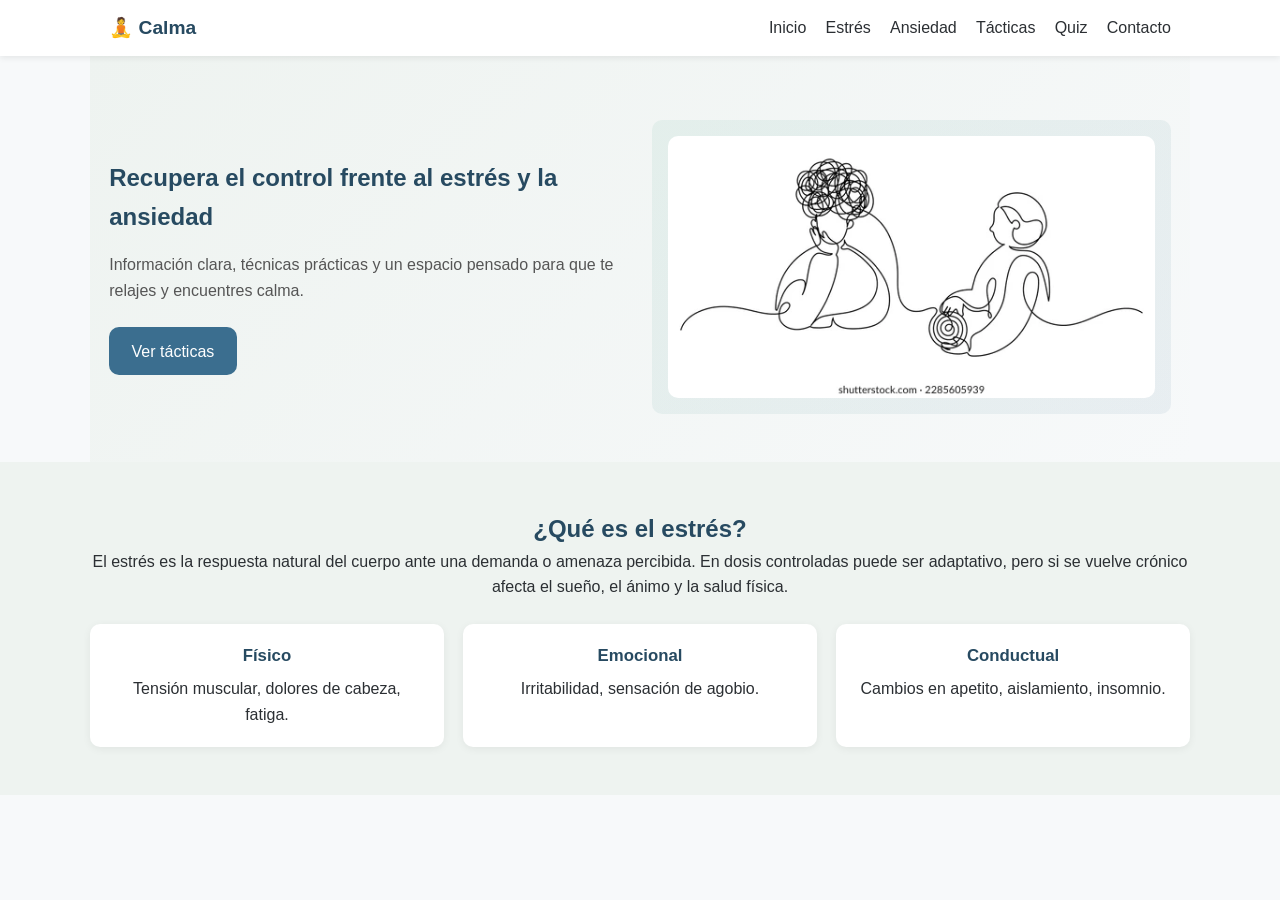
==== index.html @ fef07e65 "elimine estacios innesesarios de imagenes" ====
<!DOCTYPE html>
<html lang="es">

<head>
  <meta charset="UTF-8">
  <meta name="viewport" content="width=device-width, initial-scale=1.0">
  <title>Manejo del Estrés y la Ansiedad</title>
  <link rel="stylesheet" href="css/style.css">
</head>

<body>

  <header class="header">
    <div class="header-inner">
      <span class="logo">🧘 Calma</span>
      <button class="nav-toggle" id="navToggle" aria-label="Abrir menú">☰</button>
      <nav class="nav" id="nav">
        <a href="index.html">Inicio</a>
        <a href="estres.html">Estrés</a>
        <a href="ansiedad.html">Ansiedad</a>
        <a href="tecnicas.html">Tácticas</a>
        <a href="quiz.html">Quiz</a>
        <a href="contacto.html">Contacto</a>
      </nav>
    </div>
  </header>

  <main class="main-content">
    <section id="inicio" class="section page page-home hero">
      <div class="hero-grid">
        <div class="hero-copy">
          <h1>Recupera el control frente al estrés y la ansiedad</h1>
          <p>Información clara, técnicas prácticas y un espacio pensado para que te relajes y encuentres calma.</p>
          <a href="tecnicas.html" class="btn">Ver tácticas</a>
        </div>
        <div class="hero-image image-placeholder">
          <img src="imagenes/bienvenida.JPG" alt="imagen de bienvenida">
        </div>
      </div>
    </section>

    <section id="estres" class="section page page-estres alt">
      <div class="section-inner">
        <h2>¿Qué es el estrés?</h2>
        <p>El estrés es la respuesta natural del cuerpo ante una demanda o amenaza percibida. En dosis controladas puede
          ser adaptativo, pero si se vuelve crónico afecta el sueño, el ánimo y la salud física.</p>
        <div class="cards">
          <div class="card">
            <h3>Físico</h3>
            <p>Tensión muscular, dolores de cabeza, fatiga.</p>
          </div>
          <div class="card">
            <h3>Emocional</h3>
            <p>Irritabilidad, sensación de agobio.</p>
          </div>
          <div class="card">
            <h3>Conductual</h3>
            <p>Cambios en apetito, aislamiento, insomnio.</p>
          </div>
        </div>
      </div>
    </section>
  </main>
</body>

</html>
---- css/style.css ----
:root{
  --primary:#3b6e8f;
  --primary-dark:#274a61;
  --accent:#7fb6a6;
  --bg:#f7f9fa;
  --bg-alt:#eef3f0;
  --text:#2b2f33;
  --error:#c0392b;
  --success:#2e7d32;
  --radius:10px;
}
*{box-sizing:border-box;margin:0;padding:0;}
body{font-family:"Segoe UI",Arial,sans-serif;color:var(--text);background:var(--bg);line-height:1.6;}
h1,h2,h3{color:var(--primary-dark);}
.btn{display:inline-block;background:var(--primary);color:#fff;padding:.7rem 1.4rem;border:none;border-radius:var(--radius);cursor:pointer;font-size:1rem;text-decoration:none;transition:background .2s;}
.btn:hover{background:var(--primary-dark);}

/* Header / Nav */
.header{background:#fff;box-shadow:0 2px 6px rgba(0,0,0,.08);position:sticky;top:0;z-index:100;}
.header-inner{max-width:1100px;margin:0 auto;display:flex;align-items:center;justify-content:space-between;padding:.8rem 1.2rem;}
.logo{font-weight:bold;font-size:1.2rem;color:var(--primary-dark);}
.nav{display:flex;gap:1.2rem;}
.nav a{text-decoration:none;color:var(--text);font-weight:500;}
.nav a:hover{color:var(--primary);}
.nav-toggle{display:none;background:none;border:none;font-size:1.6rem;cursor:pointer;color:var(--primary-dark);}

/* Hero */
.hero{text-align:center;padding:4rem 1.2rem;background:linear-gradient(135deg,var(--bg-alt),var(--bg));}
.hero p{max-width:600px;margin:1rem auto 1.5rem;color:#555;}
.hero-grid{display:grid;grid-template-columns:1fr 1fr;align-items:center;gap:1.5rem;max-width:1100px;margin:0 auto;padding-top:1rem;}
.hero-copy{text-align:left;}
.hero-image{min-height:320px;overflow:hidden;background:linear-gradient(135deg, rgba(123,189,171,.17), rgba(59,110,143,.12));border-radius:var(--radius);display:flex;align-items:center;justify-content:center;padding:0;position:relative;color:#47555b;}
.hero-image img{width:100%;height:100%;object-fit:cover;object-position:center;border-radius:var(--radius);display:block;}

/* Sections */
.section{padding:3rem 1.2rem;max-width:1100px;margin:0 auto;text-align:center;}
.section-inner{max-width:1000px;margin:0 auto;}
.section.alt{background:var(--bg-alt);max-width:100%;}
.section.alt > *{max-width:1100px;margin-left:auto;margin-right:auto;}
.section.alt .cards{max-width:1100px;margin:1.5rem auto 0;}
.image-placeholder{min-height:180px;background:linear-gradient(135deg, rgba(123,189,171,.12), rgba(59,110,143,.08));border-radius:var(--radius);display:flex;align-items:center;justify-content:center;padding:1rem;text-align:center;color:#47555b;}
.tecnicas-tools{display:flex;flex-direction:column;align-items:center;gap:1rem;margin-top:1.5rem;}
.carousel{position:relative;display:flex;align-items:center;justify-content:center;gap:1rem;overflow:hidden;padding:1rem 0;}
.carousel-track{display:grid;grid-auto-flow:column;grid-auto-columns:minmax(250px,300px);gap:1rem;transition:transform .3s ease;}
.carousel-item{min-width:250px;}
.carousel-btn{background:var(--primary);color:#fff;border:none;border-radius:999px;width:3rem;height:3rem;cursor:pointer;font-size:1.5rem;display:flex;align-items:center;justify-content:center;box-shadow:0 4px 8px rgba(0,0,0,.12);}
.carousel-btn:hover{background:var(--primary-dark);}
.carousel-indicators{display:flex;justify-content:center;gap:.5rem;margin-top:.8rem;}
.carousel-indicator{width:10px;height:10px;border-radius:50%;background:#ccc;cursor:pointer;}
.carousel-indicator.active{background:var(--primary);}

@media (max-width:900px){
  .hero-grid{grid-template-columns:1fr;}
}
@media (max-width:768px){
  .hero h1{font-size:1.5rem;}
  .tecnicas-tools{align-items:stretch;}
}

.cards{display:grid;grid-template-columns:repeat(auto-fit,minmax(220px,1fr));gap:1.2rem;margin-top:1.5rem;}
.card{background:#fff;padding:1.2rem;border-radius:var(--radius);box-shadow:0 2px 8px rgba(0,0,0,.06);}
.card h3{margin-bottom:.4rem;font-size:1.05rem;}
.card .tag{display:inline-block;margin-top:.6rem;font-size:.75rem;background:var(--accent);color:#fff;padding:.15rem .5rem;border-radius:20px;}

/* Quiz scale minimal */
.quiz-container{font-family:Arial,sans-serif;text-align:center;max-width:800px;margin:0 auto;padding:20px;}
.quiz-title{font-size:2.5rem;font-weight:bold;color:#1a4f7e;margin-bottom:10px;}
.quiz-intro{font-size:1.1rem;color:#555;margin-bottom:30px;}
.quiz-scale-minimal{list-style:none;padding:0;text-align:left;max-width:600px;margin:0 auto 40px auto;}
.quiz-scale-minimal li{display:flex;align-items:flex-start;margin-bottom:12px;}
.quiz-scale-minimal li .scale-number{font-weight:bold;color:#1a4f7e;margin-right:15px;width:20px;text-align:right;flex-shrink:0;}
.quiz-scale-minimal li .scale-text{font-size:1rem;color:#333;line-height:1.5;}

/* Search / filters */
.search-input{width:100%;padding:.7rem 1rem;border:1px solid #ccc;border-radius:var(--radius);font-size:1rem;margin-top:1rem;}
.filters{display:flex;flex-wrap:wrap;gap:.6rem;margin-top:1rem;}
.filter-btn{background:#fff;border:1px solid var(--primary);color:var(--primary);padding:.4rem .9rem;border-radius:20px;cursor:pointer;font-size:.9rem;}
.filter-btn.active,.filter-btn:hover{background:var(--primary);color:#fff;}
.no-results{margin-top:1.5rem;color:#777;font-style:italic;}
.hidden{display:none;}

/* Quiz */
.quiz-question{background:#fff;padding:1rem;border-radius:var(--radius);margin-bottom:1rem;box-shadow:0 2px 8px rgba(0,0,0,.05);}
.quiz-question p{font-weight:600;margin-bottom:.6rem;}
.quiz-question .quiz-options{display:flex;flex-wrap:wrap;gap:.8rem;margin-top:.6rem;}
.quiz-question label{display:inline-flex;align-items:center;gap:.4rem;cursor:pointer;padding:.35rem .6rem;border:1px solid #ddd;border-radius:999px;transition:background .2s,border-color .2s;}
.quiz-question label:hover{background:rgba(59,110,143,.08);border-color:var(--primary);}
.quiz-question input{margin:0;}
.quiz-result{margin-top:1.5rem;background:#fff;padding:1.2rem;border-radius:var(--radius);border-left:5px solid var(--primary);}

/* Contact form */
.contact-form{display:flex;flex-direction:column;max-width:500px;margin-top:1.5rem;}
.contact-form label{margin-top:.8rem;font-weight:600;}
.contact-form input,.contact-form textarea{padding:.6rem;border:1px solid #ccc;border-radius:var(--radius);font-size:1rem;margin-top:.3rem;}
.contact-form .error{color:var(--error);font-size:.85rem;min-height:1.1em;}
.contact-form .success{color:var(--success);margin-top:1rem;font-weight:600;}
.contact-form button{margin-top:1.2rem;align-self:flex-start;}

.footer{text-align:center;padding:1.5rem;background:var(--primary-dark);color:#fff;}

/* Responsive */
@media (max-width:768px){
  .nav-toggle{display:block;}
  .nav{position:absolute;top:100%;left:0;right:0;background:#fff;flex-direction:column;padding:1rem;display:none;box-shadow:0 4px 6px rgba(0,0,0,.08);}
  .nav.open{display:flex;}
  .hero h1{font-size:1.5rem;}
}
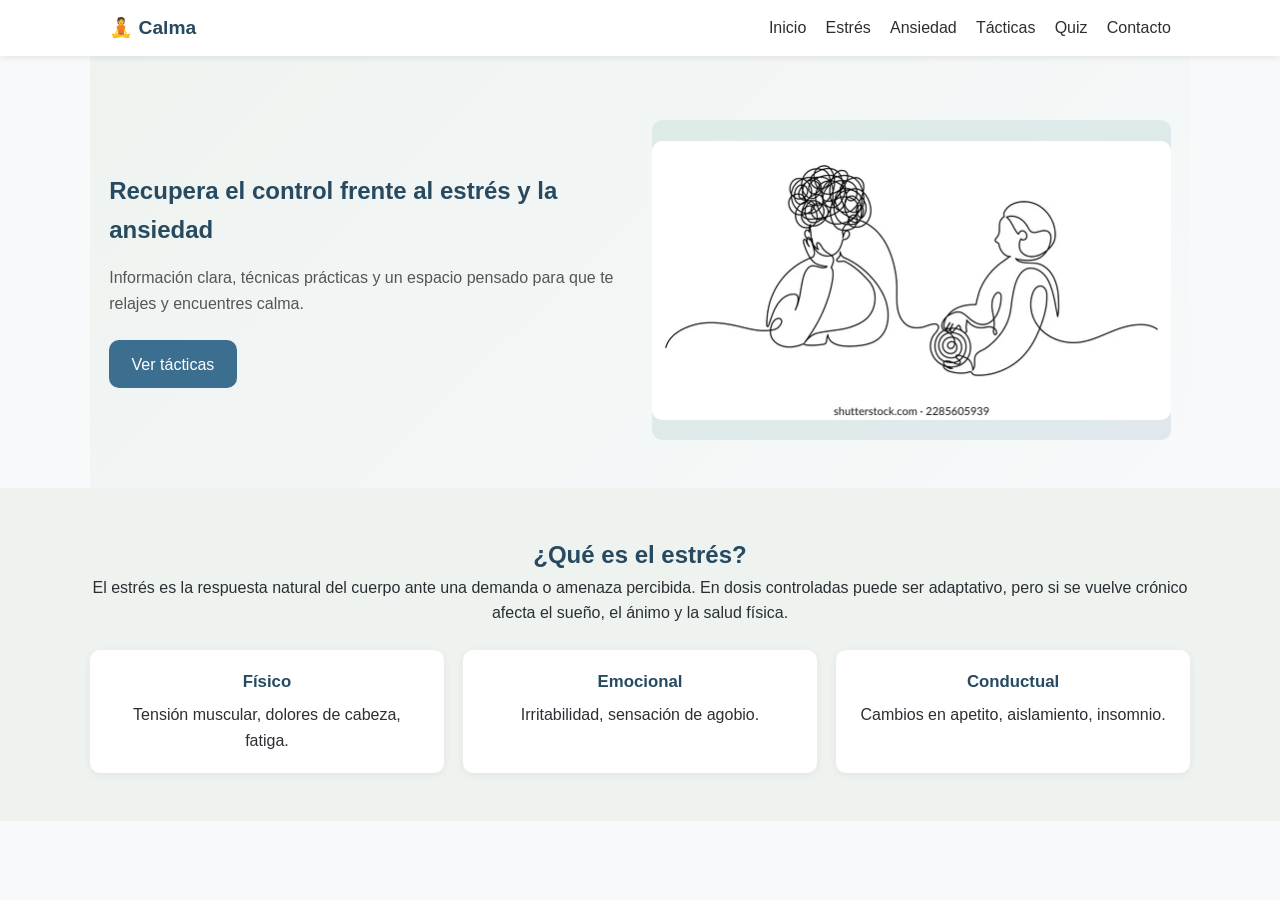
==== commit 6c002e0a: "fix: quitar espacios de imagen de las tarjetas de técnicas" ====
--- a/index.html
+++ b/index.html
@@ -33,7 +33,7 @@
           <p>Información clara, técnicas prácticas y un espacio pensado para que te relajes y encuentres calma.</p>
           <a href="tecnicas.html" class="btn">Ver tácticas</a>
         </div>
-        <div class="hero-image image-placeholder">
+        <div class="hero-image">
           <img src="imagenes/bienvenida.JPG" alt="imagen de bienvenida">
         </div>
       </div>
--- a/css/style.css
+++ b/css/style.css
@@ -38,7 +38,6 @@
 .section.alt{background:var(--bg-alt);max-width:100%;}
 .section.alt > *{max-width:1100px;margin-left:auto;margin-right:auto;}
 .section.alt .cards{max-width:1100px;margin:1.5rem auto 0;}
-.image-placeholder{min-height:180px;background:linear-gradient(135deg, rgba(123,189,171,.12), rgba(59,110,143,.08));border-radius:var(--radius);display:flex;align-items:center;justify-content:center;padding:1rem;text-align:center;color:#47555b;}
 .tecnicas-tools{display:flex;flex-direction:column;align-items:center;gap:1rem;margin-top:1.5rem;}
 .carousel{position:relative;display:flex;align-items:center;justify-content:center;gap:1rem;overflow:hidden;padding:1rem 0;}
 .carousel-track{display:grid;grid-auto-flow:column;grid-auto-columns:minmax(250px,300px);gap:1rem;transition:transform .3s ease;}
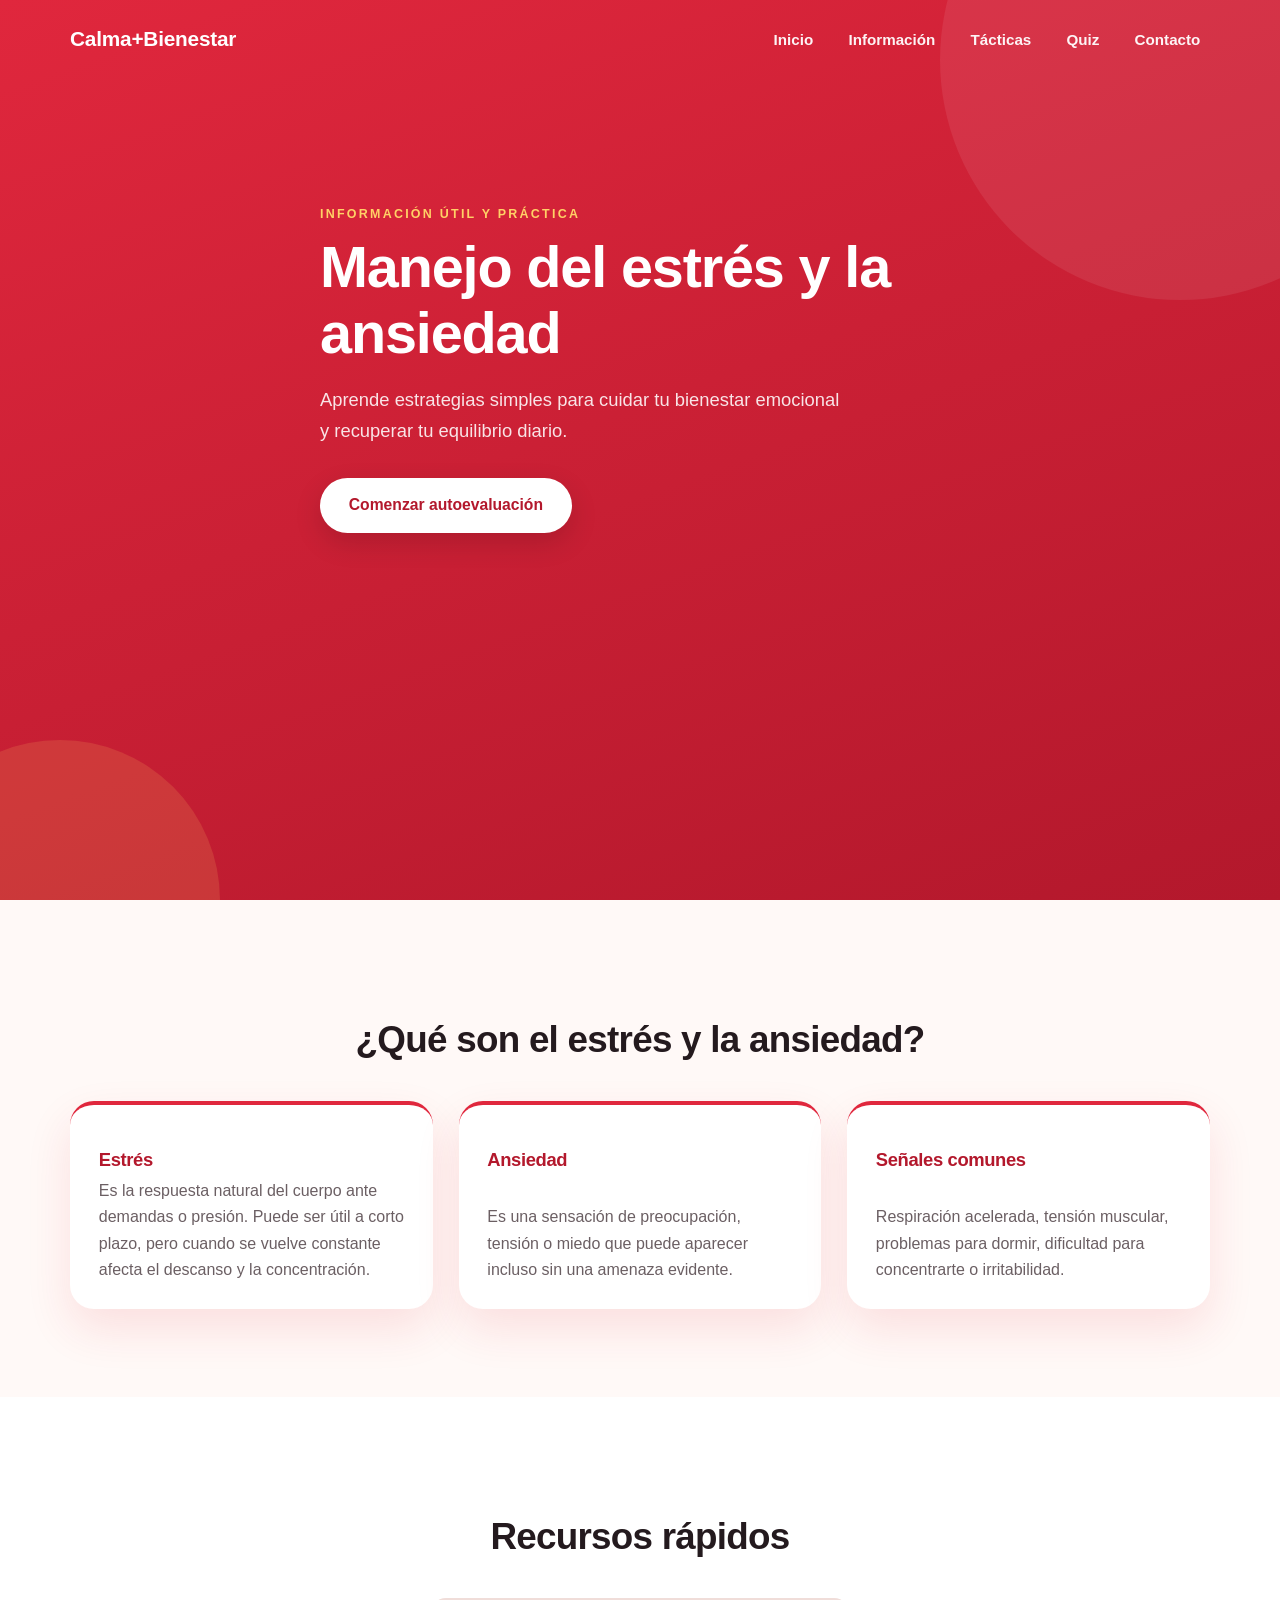
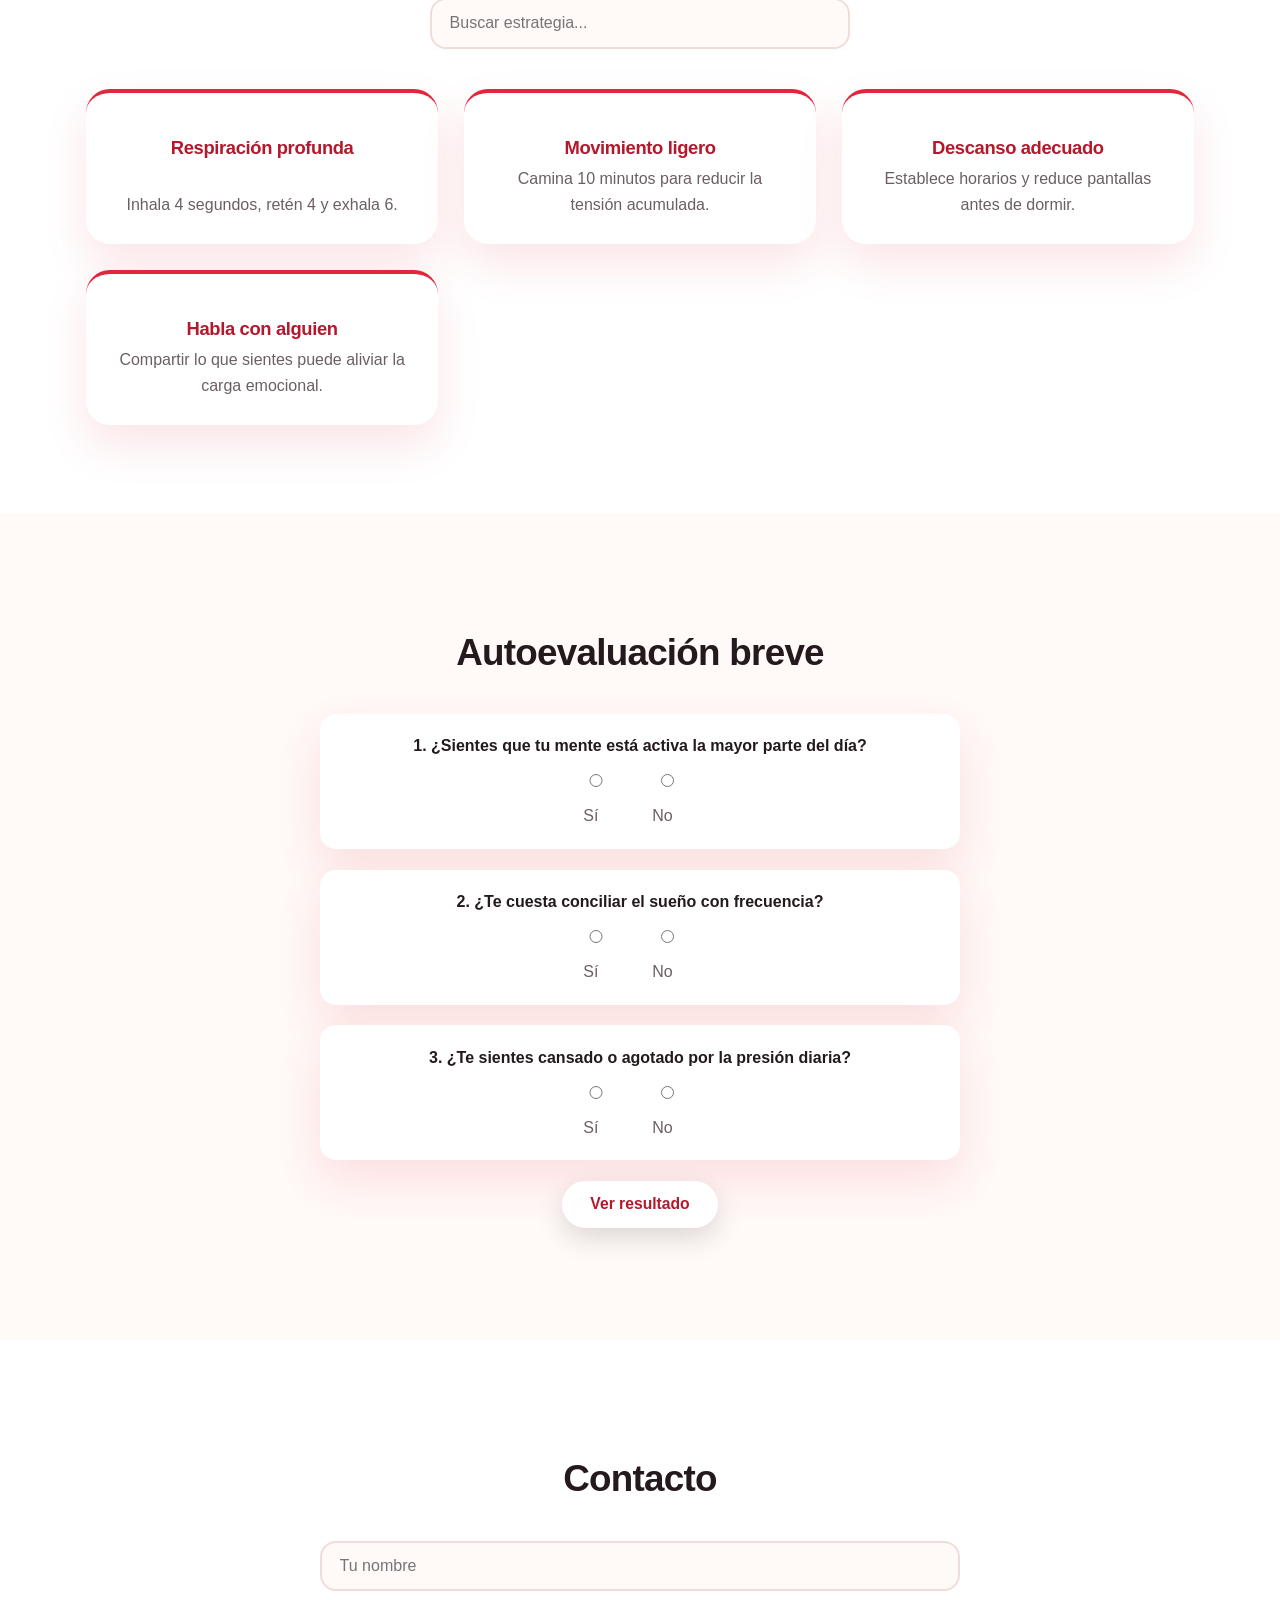
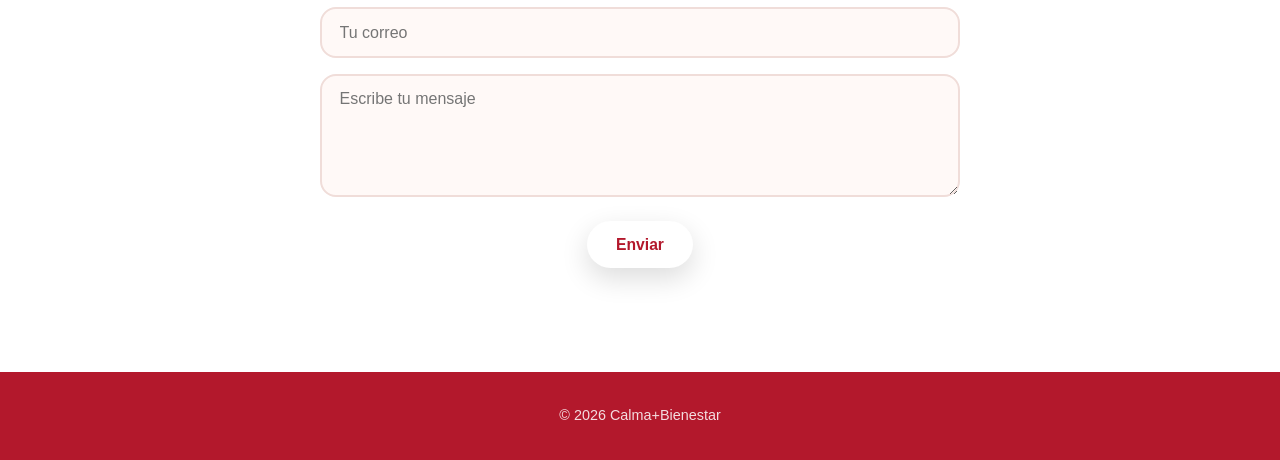
==== commit e27043b7: "fix: eliminar marcadores de imagen; feat: añadir sección Karasek; style: actualizar tema y diseño" ====
--- a/index.html
+++ b/index.html
@@ -10,57 +10,128 @@
 
 <body>
 
-  <header class="header">
-    <div class="header-inner">
-      <span class="logo">🧘 Calma</span>
-      <button class="nav-toggle" id="navToggle" aria-label="Abrir menú">☰</button>
-      <nav class="nav" id="nav">
-        <a href="index.html">Inicio</a>
-        <a href="estres.html">Estrés</a>
-        <a href="ansiedad.html">Ansiedad</a>
-        <a href="tecnicas.html">Tácticas</a>
-        <a href="quiz.html">Quiz</a>
-        <a href="contacto.html">Contacto</a>
-      </nav>
-    </div>
+  <header class="hero">
+    <nav class="nav container">
+      <a href="index.html" class="logo">Calma+Bienestar</a>
+      <button id="navToggle" class="nav-toggle" aria-label="Abrir menú">☰</button>
+      <ul id="nav" class="nav-links">
+        <li><a href="index.html">Inicio</a></li>
+        <li><a href="estres.html">Información</a></li>
+        <li><a href="tecnicas.html">Tácticas</a></li>
+        <li><a href="quiz.html">Quiz</a></li>
+        <li><a href="contacto.html">Contacto</a></li>
+      </ul>
+    </nav>
+
+    <section id="inicio" class="container hero-content">
+      <div>
+        <p class="eyebrow">Información útil y práctica</p>
+        <h1>Manejo del estrés y la ansiedad</h1>
+        <p>
+          Aprende estrategias simples para cuidar tu bienestar emocional y
+          recuperar tu equilibrio diario.
+        </p>
+        <a href="#quiz" class="btn">Comenzar autoevaluación</a>
+      </div>
+    </section>
   </header>
 
-  <main class="main-content">
-    <section id="inicio" class="section page page-home hero">
-      <div class="hero-grid">
-        <div class="hero-copy">
-          <h1>Recupera el control frente al estrés y la ansiedad</h1>
-          <p>Información clara, técnicas prácticas y un espacio pensado para que te relajes y encuentres calma.</p>
-          <a href="tecnicas.html" class="btn">Ver tácticas</a>
-        </div>
-        <div class="hero-image">
-          <img src="imagenes/bienvenida.JPG" alt="imagen de bienvenida">
+  <main>
+    <section id="informacion" class="container section">
+      <h2>¿Qué son el estrés y la ansiedad?</h2>
+      <div class="grid">
+        <article class="card">
+          <h3>Estrés</h3>
+          <p>
+            Es la respuesta natural del cuerpo ante demandas o presión.
+            Puede ser útil a corto plazo, pero cuando se vuelve constante
+            afecta el descanso y la concentración.
+          </p>
+        </article>
+        <article class="card">
+          <h3>Ansiedad</h3>
+          <p>
+            Es una sensación de preocupación, tensión o miedo que puede
+            aparecer incluso sin una amenaza evidente.
+          </p>
+        </article>
+        <article class="card">
+          <h3>Señales comunes</h3>
+          <p>
+            Respiración acelerada, tensión muscular, problemas para dormir,
+            dificultad para concentrarte o irritabilidad.
+          </p>
+        </article>
+      </div>
+    </section>
+
+    <section id="recursos" class="section alt">
+      <div class="container">
+        <h2>Recursos rápidos</h2>
+        <input id="search" type="search" placeholder="Buscar estrategia..." />
+        <div class="grid cards" id="resource-list">
+          <article class="card" data-search="respiracion respiración calma">
+            <h3>Respiración profunda</h3>
+            <p>Inhala 4 segundos, retén 4 y exhala 6.</p>
+          </article>
+          <article class="card" data-search="movimiento ejercicio caminar">
+            <h3>Movimiento ligero</h3>
+            <p>Camina 10 minutos para reducir la tensión acumulada.</p>
+          </article>
+          <article class="card" data-search="descanso sueño dormir">
+            <h3>Descanso adecuado</h3>
+            <p>Establece horarios y reduce pantallas antes de dormir.</p>
+          </article>
+          <article class="card" data-search="habla apoyo conversar">
+            <h3>Habla con alguien</h3>
+            <p>Compartir lo que sientes puede aliviar la carga emocional.</p>
+          </article>
         </div>
       </div>
     </section>
 
-    <section id="estres" class="section page page-estres alt">
-      <div class="section-inner">
-        <h2>¿Qué es el estrés?</h2>
-        <p>El estrés es la respuesta natural del cuerpo ante una demanda o amenaza percibida. En dosis controladas puede
-          ser adaptativo, pero si se vuelve crónico afecta el sueño, el ánimo y la salud física.</p>
-        <div class="cards">
-          <div class="card">
-            <h3>Físico</h3>
-            <p>Tensión muscular, dolores de cabeza, fatiga.</p>
-          </div>
-          <div class="card">
-            <h3>Emocional</h3>
-            <p>Irritabilidad, sensación de agobio.</p>
-          </div>
-          <div class="card">
-            <h3>Conductual</h3>
-            <p>Cambios en apetito, aislamiento, insomnio.</p>
-          </div>
+    <section id="quiz" class="container section">
+      <h2>Autoevaluación breve</h2>
+      <form id="quiz-form">
+        <div class="question">
+          <p>1. ¿Sientes que tu mente está activa la mayor parte del día?</p>
+          <label><input type="radio" name="q1" value="1" /> Sí</label>
+          <label><input type="radio" name="q1" value="0" /> No</label>
         </div>
+        <div class="question">
+          <p>2. ¿Te cuesta conciliar el sueño con frecuencia?</p>
+          <label><input type="radio" name="q2" value="1" /> Sí</label>
+          <label><input type="radio" name="q2" value="0" /> No</label>
+        </div>
+        <div class="question">
+          <p>3. ¿Te sientes cansado o agotado por la presión diaria?</p>
+          <label><input type="radio" name="q3" value="1" /> Sí</label>
+          <label><input type="radio" name="q3" value="0" /> No</label>
+        </div>
+        <button type="submit" class="btn">Ver resultado</button>
+      </form>
+      <div id="quiz-result" class="result"></div>
+    </section>
+
+    <section id="contacto" class="section alt">
+      <div class="container contact-box">
+        <h2>Contacto</h2>
+        <form id="contact-form">
+          <input type="text" id="name" placeholder="Tu nombre" required />
+          <input type="email" id="email" placeholder="Tu correo" required />
+          <textarea id="message" rows="5" placeholder="Escribe tu mensaje" required></textarea>
+          <button type="submit" class="btn">Enviar</button>
+        </form>
+        <p id="form-message" class="form-message"></p>
       </div>
     </section>
   </main>
+
+  <footer class="footer">
+    <div class="container">© 2026 Calma+Bienestar</div>
+  </footer>
+
+  <script src="js/script.js"></script>
 </body>
 
 </html>
--- a/css/style.css
+++ b/css/style.css
@@ -1,106 +1,261 @@
-:root{
-  --primary:#3b6e8f;
-  --primary-dark:#274a61;
-  --accent:#7fb6a6;
-  --bg:#f7f9fa;
-  --bg-alt:#eef3f0;
-  --text:#2b2f33;
-  --error:#c0392b;
-  --success:#2e7d32;
-  --radius:10px;
-}
-*{box-sizing:border-box;margin:0;padding:0;}
-body{font-family:"Segoe UI",Arial,sans-serif;color:var(--text);background:var(--bg);line-height:1.6;}
-h1,h2,h3{color:var(--primary-dark);}
-.btn{display:inline-block;background:var(--primary);color:#fff;padding:.7rem 1.4rem;border:none;border-radius:var(--radius);cursor:pointer;font-size:1rem;text-decoration:none;transition:background .2s;}
-.btn:hover{background:var(--primary-dark);}
-
-/* Header / Nav */
-.header{background:#fff;box-shadow:0 2px 6px rgba(0,0,0,.08);position:sticky;top:0;z-index:100;}
-.header-inner{max-width:1100px;margin:0 auto;display:flex;align-items:center;justify-content:space-between;padding:.8rem 1.2rem;}
-.logo{font-weight:bold;font-size:1.2rem;color:var(--primary-dark);}
-.nav{display:flex;gap:1.2rem;}
-.nav a{text-decoration:none;color:var(--text);font-weight:500;}
-.nav a:hover{color:var(--primary);}
-.nav-toggle{display:none;background:none;border:none;font-size:1.6rem;cursor:pointer;color:var(--primary-dark);}
-
-/* Hero */
-.hero{text-align:center;padding:4rem 1.2rem;background:linear-gradient(135deg,var(--bg-alt),var(--bg));}
-.hero p{max-width:600px;margin:1rem auto 1.5rem;color:#555;}
-.hero-grid{display:grid;grid-template-columns:1fr 1fr;align-items:center;gap:1.5rem;max-width:1100px;margin:0 auto;padding-top:1rem;}
-.hero-copy{text-align:left;}
-.hero-image{min-height:320px;overflow:hidden;background:linear-gradient(135deg, rgba(123,189,171,.17), rgba(59,110,143,.12));border-radius:var(--radius);display:flex;align-items:center;justify-content:center;padding:0;position:relative;color:#47555b;}
-.hero-image img{width:100%;height:100%;object-fit:cover;object-position:center;border-radius:var(--radius);display:block;}
-
-/* Sections */
-.section{padding:3rem 1.2rem;max-width:1100px;margin:0 auto;text-align:center;}
-.section-inner{max-width:1000px;margin:0 auto;}
-.section.alt{background:var(--bg-alt);max-width:100%;}
-.section.alt > *{max-width:1100px;margin-left:auto;margin-right:auto;}
-.section.alt .cards{max-width:1100px;margin:1.5rem auto 0;}
-.tecnicas-tools{display:flex;flex-direction:column;align-items:center;gap:1rem;margin-top:1.5rem;}
-.carousel{position:relative;display:flex;align-items:center;justify-content:center;gap:1rem;overflow:hidden;padding:1rem 0;}
-.carousel-track{display:grid;grid-auto-flow:column;grid-auto-columns:minmax(250px,300px);gap:1rem;transition:transform .3s ease;}
-.carousel-item{min-width:250px;}
-.carousel-btn{background:var(--primary);color:#fff;border:none;border-radius:999px;width:3rem;height:3rem;cursor:pointer;font-size:1.5rem;display:flex;align-items:center;justify-content:center;box-shadow:0 4px 8px rgba(0,0,0,.12);}
-.carousel-btn:hover{background:var(--primary-dark);}
-.carousel-indicators{display:flex;justify-content:center;gap:.5rem;margin-top:.8rem;}
-.carousel-indicator{width:10px;height:10px;border-radius:50%;background:#ccc;cursor:pointer;}
-.carousel-indicator.active{background:var(--primary);}
-
-@media (max-width:900px){
-  .hero-grid{grid-template-columns:1fr;}
-}
-@media (max-width:768px){
-  .hero h1{font-size:1.5rem;}
-  .tecnicas-tools{align-items:stretch;}
-}
-
-.cards{display:grid;grid-template-columns:repeat(auto-fit,minmax(220px,1fr));gap:1.2rem;margin-top:1.5rem;}
-.card{background:#fff;padding:1.2rem;border-radius:var(--radius);box-shadow:0 2px 8px rgba(0,0,0,.06);}
-.card h3{margin-bottom:.4rem;font-size:1.05rem;}
-.card .tag{display:inline-block;margin-top:.6rem;font-size:.75rem;background:var(--accent);color:#fff;padding:.15rem .5rem;border-radius:20px;}
-
-/* Quiz scale minimal */
-.quiz-container{font-family:Arial,sans-serif;text-align:center;max-width:800px;margin:0 auto;padding:20px;}
-.quiz-title{font-size:2.5rem;font-weight:bold;color:#1a4f7e;margin-bottom:10px;}
-.quiz-intro{font-size:1.1rem;color:#555;margin-bottom:30px;}
-.quiz-scale-minimal{list-style:none;padding:0;text-align:left;max-width:600px;margin:0 auto 40px auto;}
-.quiz-scale-minimal li{display:flex;align-items:flex-start;margin-bottom:12px;}
-.quiz-scale-minimal li .scale-number{font-weight:bold;color:#1a4f7e;margin-right:15px;width:20px;text-align:right;flex-shrink:0;}
-.quiz-scale-minimal li .scale-text{font-size:1rem;color:#333;line-height:1.5;}
-
-/* Search / filters */
-.search-input{width:100%;padding:.7rem 1rem;border:1px solid #ccc;border-radius:var(--radius);font-size:1rem;margin-top:1rem;}
-.filters{display:flex;flex-wrap:wrap;gap:.6rem;margin-top:1rem;}
-.filter-btn{background:#fff;border:1px solid var(--primary);color:var(--primary);padding:.4rem .9rem;border-radius:20px;cursor:pointer;font-size:.9rem;}
-.filter-btn.active,.filter-btn:hover{background:var(--primary);color:#fff;}
-.no-results{margin-top:1.5rem;color:#777;font-style:italic;}
-.hidden{display:none;}
-
-/* Quiz */
-.quiz-question{background:#fff;padding:1rem;border-radius:var(--radius);margin-bottom:1rem;box-shadow:0 2px 8px rgba(0,0,0,.05);}
-.quiz-question p{font-weight:600;margin-bottom:.6rem;}
-.quiz-question .quiz-options{display:flex;flex-wrap:wrap;gap:.8rem;margin-top:.6rem;}
-.quiz-question label{display:inline-flex;align-items:center;gap:.4rem;cursor:pointer;padding:.35rem .6rem;border:1px solid #ddd;border-radius:999px;transition:background .2s,border-color .2s;}
-.quiz-question label:hover{background:rgba(59,110,143,.08);border-color:var(--primary);}
-.quiz-question input{margin:0;}
-.quiz-result{margin-top:1.5rem;background:#fff;padding:1.2rem;border-radius:var(--radius);border-left:5px solid var(--primary);}
-
-/* Contact form */
-.contact-form{display:flex;flex-direction:column;max-width:500px;margin-top:1.5rem;}
-.contact-form label{margin-top:.8rem;font-weight:600;}
-.contact-form input,.contact-form textarea{padding:.6rem;border:1px solid #ccc;border-radius:var(--radius);font-size:1rem;margin-top:.3rem;}
-.contact-form .error{color:var(--error);font-size:.85rem;min-height:1.1em;}
-.contact-form .success{color:var(--success);margin-top:1rem;font-weight:600;}
-.contact-form button{margin-top:1.2rem;align-self:flex-start;}
-
-.footer{text-align:center;padding:1.5rem;background:var(--primary-dark);color:#fff;}
-
-/* Responsive */
-@media (max-width:768px){
-  .nav-toggle{display:block;}
-  .nav{position:absolute;top:100%;left:0;right:0;background:#fff;flex-direction:column;padding:1rem;display:none;box-shadow:0 4px 6px rgba(0,0,0,.08);}
-  .nav.open{display:flex;}
-  .hero h1{font-size:1.5rem;}
-}
+:root {
+  --primary: #e0273d;
+  --primary-dark: #b3182c;
+  --secondary: #ff6b6b;
+  --accent: #ffd166;
+  --bg: #fff9f7;
+  --surface: #ffffff;
+  --text: #241a1e;
+  --muted: #6b5f63;
+  --border: #f0ddd9;
+  --shadow: 0 20px 45px rgba(224, 39, 61, 0.12);
+  --radius-lg: 24px;
+  --radius-md: 16px;
+  --radius-full: 999px;
+}
+
+* { box-sizing: border-box; }
+
+html { scroll-behavior: smooth; }
+
+body {
+  margin: 0;
+  font-family: "Inter", -apple-system, BlinkMacSystemFont, sans-serif;
+  color: var(--text);
+  background: var(--bg);
+  line-height: 1.65;
+  -webkit-font-smoothing: antialiased;
+}
+
+.container { width: min(1140px, 90%); margin: 0 auto; padding: 0 1rem; }
+
+h1, h2, h3 { font-weight: 800; letter-spacing: -0.02em; line-height: 1.15; }
+
+.hero {
+  position: relative;
+  overflow: hidden;
+  background: linear-gradient(160deg, var(--primary) 0%, var(--primary-dark) 100%);
+  color: white;
+  min-height: 100vh;
+}
+
+.hero::before,
+.hero::after {
+  content: "";
+  position: absolute;
+  border-radius: 50%;
+  background: rgba(255, 255, 255, 0.08);
+  z-index: 0;
+}
+
+.hero::before { width: 480px; height: 480px; top: -180px; right: -140px; }
+.hero::after { width: 320px; height: 320px; bottom: -160px; left: -100px; background: rgba(255, 209, 102, 0.15); }
+
+.nav {
+  position: relative;
+  z-index: 2;
+  display: flex;
+  justify-content: space-between;
+  align-items: center;
+  padding: 1.4rem 0;
+}
+
+.logo {
+  color: white;
+  text-decoration: none;
+  font-weight: 800;
+  font-size: 1.3rem;
+  letter-spacing: -0.01em;
+}
+
+.nav-links { display: flex; gap: 1rem; list-style: none; margin: 0; padding: 0; align-items: center; }
+
+.nav-links a {
+  color: rgba(255, 255, 255, 0.95);
+  text-decoration: none;
+  font-weight: 600;
+  font-size: 0.95rem;
+  transition: color 0.18s ease, background 0.18s ease;
+  padding: 0.35rem 0.6rem;
+  border-radius: 10px;
+}
+
+.nav-links a:hover { color: var(--accent); background: rgba(255,255,255,0.04); }
+
+.nav-toggle {
+  display: none;
+  background: rgba(255, 255, 255, 0.15);
+  border: 0;
+  color: white;
+  font-size: 1.3rem;
+  border-radius: 10px;
+  padding: 0.3rem 0.7rem;
+  cursor: pointer;
+}
+
+.hero-content {
+  position: relative;
+  z-index: 2;
+  padding: 7rem 0 8rem;
+  max-width: 640px;
+}
+
+.eyebrow {
+  text-transform: uppercase;
+  letter-spacing: 0.18em;
+  font-size: 0.78rem;
+  font-weight: 700;
+  color: var(--accent);
+  margin-bottom: 0.6rem;
+}
+
+.hero h1 {
+  font-size: clamp(2.4rem, 5vw, 3.6rem);
+  margin: 0.3rem 0 1.2rem;
+}
+
+.hero-content p:not(.eyebrow) {
+  font-size: 1.15rem;
+  color: rgba(255, 255, 255, 0.88);
+  margin-bottom: 2rem;
+  max-width: 520px;
+}
+
+.btn {
+  display: inline-block;
+  background: white;
+  color: var(--primary-dark);
+  padding: 0.9rem 1.8rem;
+  border-radius: var(--radius-full);
+  text-decoration: none;
+  font-weight: 700;
+  font-size: 0.98rem;
+  border: none;
+  cursor: pointer;
+  box-shadow: 0 10px 28px rgba(0, 0, 0, 0.14);
+  transition: transform 0.18s ease, box-shadow 0.18s ease;
+}
+
+.btn:hover { transform: translateY(-3px); box-shadow: 0 14px 30px rgba(0, 0, 0, 0.18); }
+
+.section { padding: 5.5rem 0; }
+.section h2 {
+  font-size: clamp(1.7rem, 3vw, 2.3rem);
+  margin-bottom: 2.5rem;
+  text-align: center;
+}
+
+.alt { background: var(--surface); }
+
+.grid { display: grid; gap: 1.6rem; grid-template-columns: repeat(auto-fit, minmax(260px, 1fr)); }
+
+.card {
+  background: var(--surface);
+  padding: 1.6rem 1.8rem;
+  border-radius: var(--radius-lg);
+  box-shadow: var(--shadow);
+  border-top: 4px solid var(--primary);
+  transition: transform 0.25s ease, box-shadow 0.25s ease;
+  min-height: 140px;
+  display: flex;
+  flex-direction: column;
+  justify-content: space-between;
+}
+
+.card:hover { transform: translateY(-6px); box-shadow: 0 26px 55px rgba(224, 39, 61, 0.18); }
+
+.card h3 { font-size: 1.15rem; color: var(--primary-dark); margin-bottom: 0.5rem; }
+.card p { color: var(--muted); margin: 0; }
+
+#recursos .container { text-align: center; }
+
+#search {
+  max-width: 420px;
+  margin: 0 auto 2.5rem;
+  display: block;
+  text-align: left;
+}
+
+input, textarea {
+  width: 100%;
+  padding: 0.9rem 1.1rem;
+  margin-bottom: 1rem;
+  border: 2px solid var(--border);
+  border-radius: var(--radius-md);
+  font-family: inherit;
+  font-size: 1rem;
+  background: var(--bg);
+  transition: border-color 0.2s ease;
+}
+
+input:focus, textarea:focus {
+  outline: none;
+  border-color: var(--primary);
+}
+
+.question {
+  margin-bottom: 1.3rem;
+  padding: 1.2rem 1.4rem;
+  background: var(--surface);
+  border-radius: var(--radius-md);
+  box-shadow: var(--shadow);
+}
+
+.question p { font-weight: 600; margin: 0 0 0.6rem; }
+.question label {
+  display: inline-block;
+  margin-right: 1.5rem;
+  color: var(--muted);
+  cursor: pointer;
+}
+
+#quiz-form, #contact-form { max-width: 640px; margin: 0 auto; }
+#quiz { text-align: center; }
+#quiz h2 { text-align: center; }
+
+.result {
+  margin-top: 1.5rem;
+  font-weight: 700;
+  color: var(--primary-dark);
+  max-width: 640px;
+  margin-left: auto;
+  margin-right: auto;
+  text-align: center;
+}
+
+.contact-box { max-width: 700px; text-align: center; }
+
+.form-message {
+  font-weight: 600;
+  color: var(--primary-dark);
+}
+
+.footer {
+  text-align: center;
+  padding: 2rem 0;
+  background: var(--primary-dark);
+  color: rgba(255, 255, 255, 0.85);
+  font-size: 0.9rem;
+}
+
+.hidden { display: none; }
+
+@media (max-width: 760px) {
+  .nav-toggle { display: block; }
+  .nav-links {
+    display: none;
+    flex-direction: column;
+    position: absolute;
+    top: 64px;
+    right: 5%;
+    background: var(--primary-dark);
+    padding: 1.2rem;
+    border-radius: var(--radius-md);
+    box-shadow: 0 12px 30px rgba(0, 0, 0, 0.3);
+    gap: 1rem;
+    z-index: 5;
+  }
+  .nav-links.open { display: flex; }
+  .grid { grid-template-columns: 1fr; }
+  .hero-content { padding: 5rem 0 6rem; }
+}
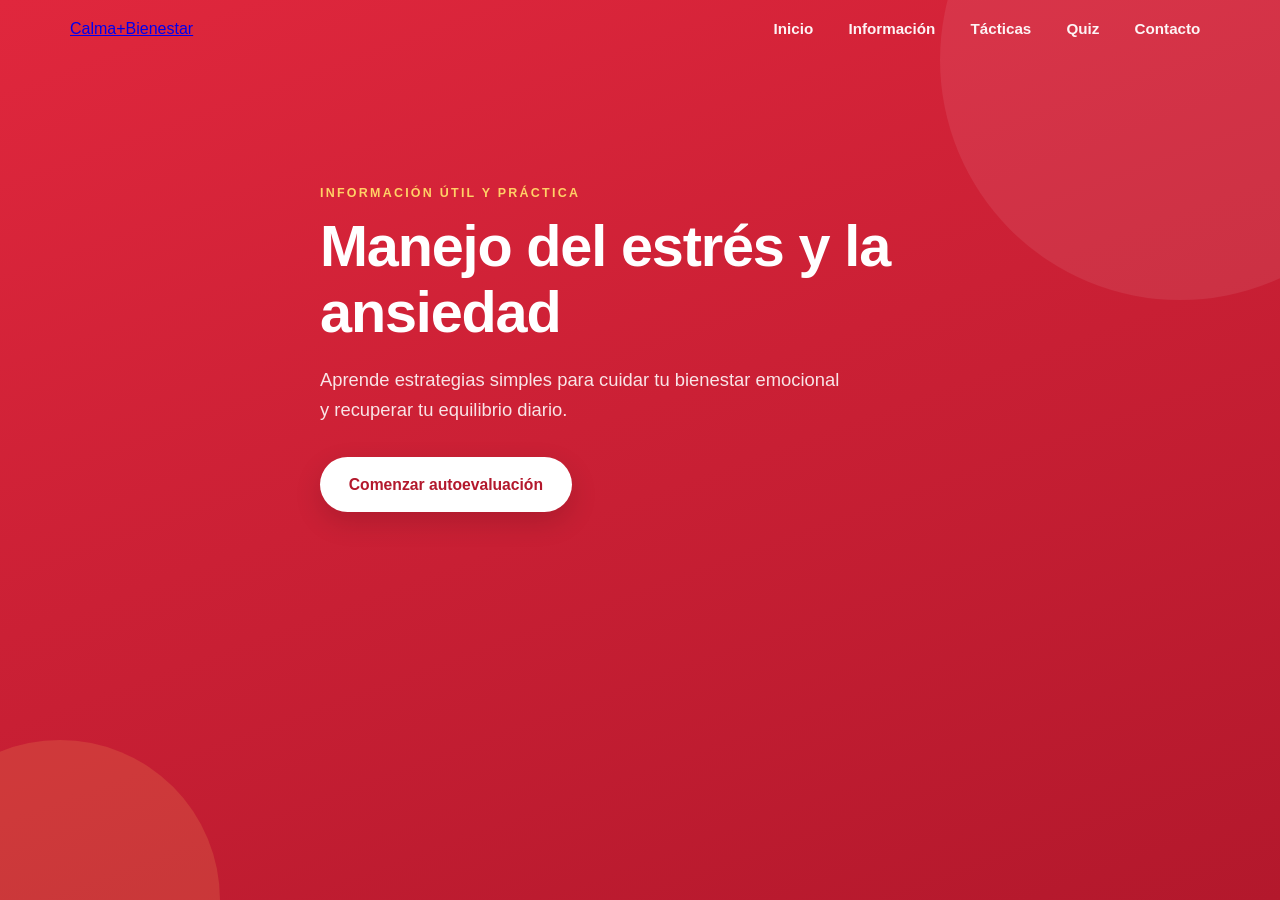
==== commit 5eac188c: "fix: corregir errores y mejorar la interfaz Correcciones en el index" ====
--- a/index.html
+++ b/index.html
@@ -35,103 +35,5 @@
       </div>
     </section>
   </header>
-
-  <main>
-    <section id="informacion" class="container section">
-      <h2>¿Qué son el estrés y la ansiedad?</h2>
-      <div class="grid">
-        <article class="card">
-          <h3>Estrés</h3>
-          <p>
-            Es la respuesta natural del cuerpo ante demandas o presión.
-            Puede ser útil a corto plazo, pero cuando se vuelve constante
-            afecta el descanso y la concentración.
-          </p>
-        </article>
-        <article class="card">
-          <h3>Ansiedad</h3>
-          <p>
-            Es una sensación de preocupación, tensión o miedo que puede
-            aparecer incluso sin una amenaza evidente.
-          </p>
-        </article>
-        <article class="card">
-          <h3>Señales comunes</h3>
-          <p>
-            Respiración acelerada, tensión muscular, problemas para dormir,
-            dificultad para concentrarte o irritabilidad.
-          </p>
-        </article>
-      </div>
-    </section>
-
-    <section id="recursos" class="section alt">
-      <div class="container">
-        <h2>Recursos rápidos</h2>
-        <input id="search" type="search" placeholder="Buscar estrategia..." />
-        <div class="grid cards" id="resource-list">
-          <article class="card" data-search="respiracion respiración calma">
-            <h3>Respiración profunda</h3>
-            <p>Inhala 4 segundos, retén 4 y exhala 6.</p>
-          </article>
-          <article class="card" data-search="movimiento ejercicio caminar">
-            <h3>Movimiento ligero</h3>
-            <p>Camina 10 minutos para reducir la tensión acumulada.</p>
-          </article>
-          <article class="card" data-search="descanso sueño dormir">
-            <h3>Descanso adecuado</h3>
-            <p>Establece horarios y reduce pantallas antes de dormir.</p>
-          </article>
-          <article class="card" data-search="habla apoyo conversar">
-            <h3>Habla con alguien</h3>
-            <p>Compartir lo que sientes puede aliviar la carga emocional.</p>
-          </article>
-        </div>
-      </div>
-    </section>
-
-    <section id="quiz" class="container section">
-      <h2>Autoevaluación breve</h2>
-      <form id="quiz-form">
-        <div class="question">
-          <p>1. ¿Sientes que tu mente está activa la mayor parte del día?</p>
-          <label><input type="radio" name="q1" value="1" /> Sí</label>
-          <label><input type="radio" name="q1" value="0" /> No</label>
-        </div>
-        <div class="question">
-          <p>2. ¿Te cuesta conciliar el sueño con frecuencia?</p>
-          <label><input type="radio" name="q2" value="1" /> Sí</label>
-          <label><input type="radio" name="q2" value="0" /> No</label>
-        </div>
-        <div class="question">
-          <p>3. ¿Te sientes cansado o agotado por la presión diaria?</p>
-          <label><input type="radio" name="q3" value="1" /> Sí</label>
-          <label><input type="radio" name="q3" value="0" /> No</label>
-        </div>
-        <button type="submit" class="btn">Ver resultado</button>
-      </form>
-      <div id="quiz-result" class="result"></div>
-    </section>
-
-    <section id="contacto" class="section alt">
-      <div class="container contact-box">
-        <h2>Contacto</h2>
-        <form id="contact-form">
-          <input type="text" id="name" placeholder="Tu nombre" required />
-          <input type="email" id="email" placeholder="Tu correo" required />
-          <textarea id="message" rows="5" placeholder="Escribe tu mensaje" required></textarea>
-          <button type="submit" class="btn">Enviar</button>
-        </form>
-        <p id="form-message" class="form-message"></p>
-      </div>
-    </section>
-  </main>
-
-  <footer class="footer">
-    <div class="container">© 2026 Calma+Bienestar</div>
-  </footer>
-
-  <script src="js/script.js"></script>
 </body>
-
 </html>
--- a/css/style.css
+++ b/css/style.css
@@ -27,6 +27,26 @@
   -webkit-font-smoothing: antialiased;
 }
 
+main {
+  display: flex;
+  justify-content: center;
+  width: 100%;
+  padding: 2rem 0 3rem;
+}
+
+.main-content {
+  width: min(1140px, 90%);
+}
+
+.section.page {
+  width: 100%;
+}
+
+.section-inner {
+  max-width: 960px;
+  margin: 0 auto;
+}
+
 .container { width: min(1140px, 90%); margin: 0 auto; padding: 0 1rem; }
 
 h1, h2, h3 { font-weight: 800; letter-spacing: -0.02em; line-height: 1.15; }
@@ -51,21 +71,43 @@
 .hero::before { width: 480px; height: 480px; top: -180px; right: -140px; }
 .hero::after { width: 320px; height: 320px; bottom: -160px; left: -100px; background: rgba(255, 209, 102, 0.15); }
 
+.header {
+  background: var(--surface);
+  box-shadow: 0 3px 24px rgba(0, 0, 0, 0.08);
+  position: sticky;
+  top: 0;
+  z-index: 100;
+}
+
 .nav {
   position: relative;
   z-index: 2;
   display: flex;
   justify-content: space-between;
   align-items: center;
-  padding: 1.4rem 0;
-}
-
-.logo {
-  color: white;
+  padding: 1rem 0;
+}
+
+.header .logo {
+  color: var(--primary-dark);
   text-decoration: none;
   font-weight: 800;
   font-size: 1.3rem;
   letter-spacing: -0.01em;
+}
+
+.header .nav-links a {
+  color: var(--text);
+}
+
+.header .nav-links a:hover {
+  color: white;
+  background: var(--accent);
+}
+
+.header .nav-toggle {
+  color: var(--text);
+  background: rgba(36, 26, 30, 0.08);
 }
 
 .nav-links { display: flex; gap: 1rem; list-style: none; margin: 0; padding: 0; align-items: center; }
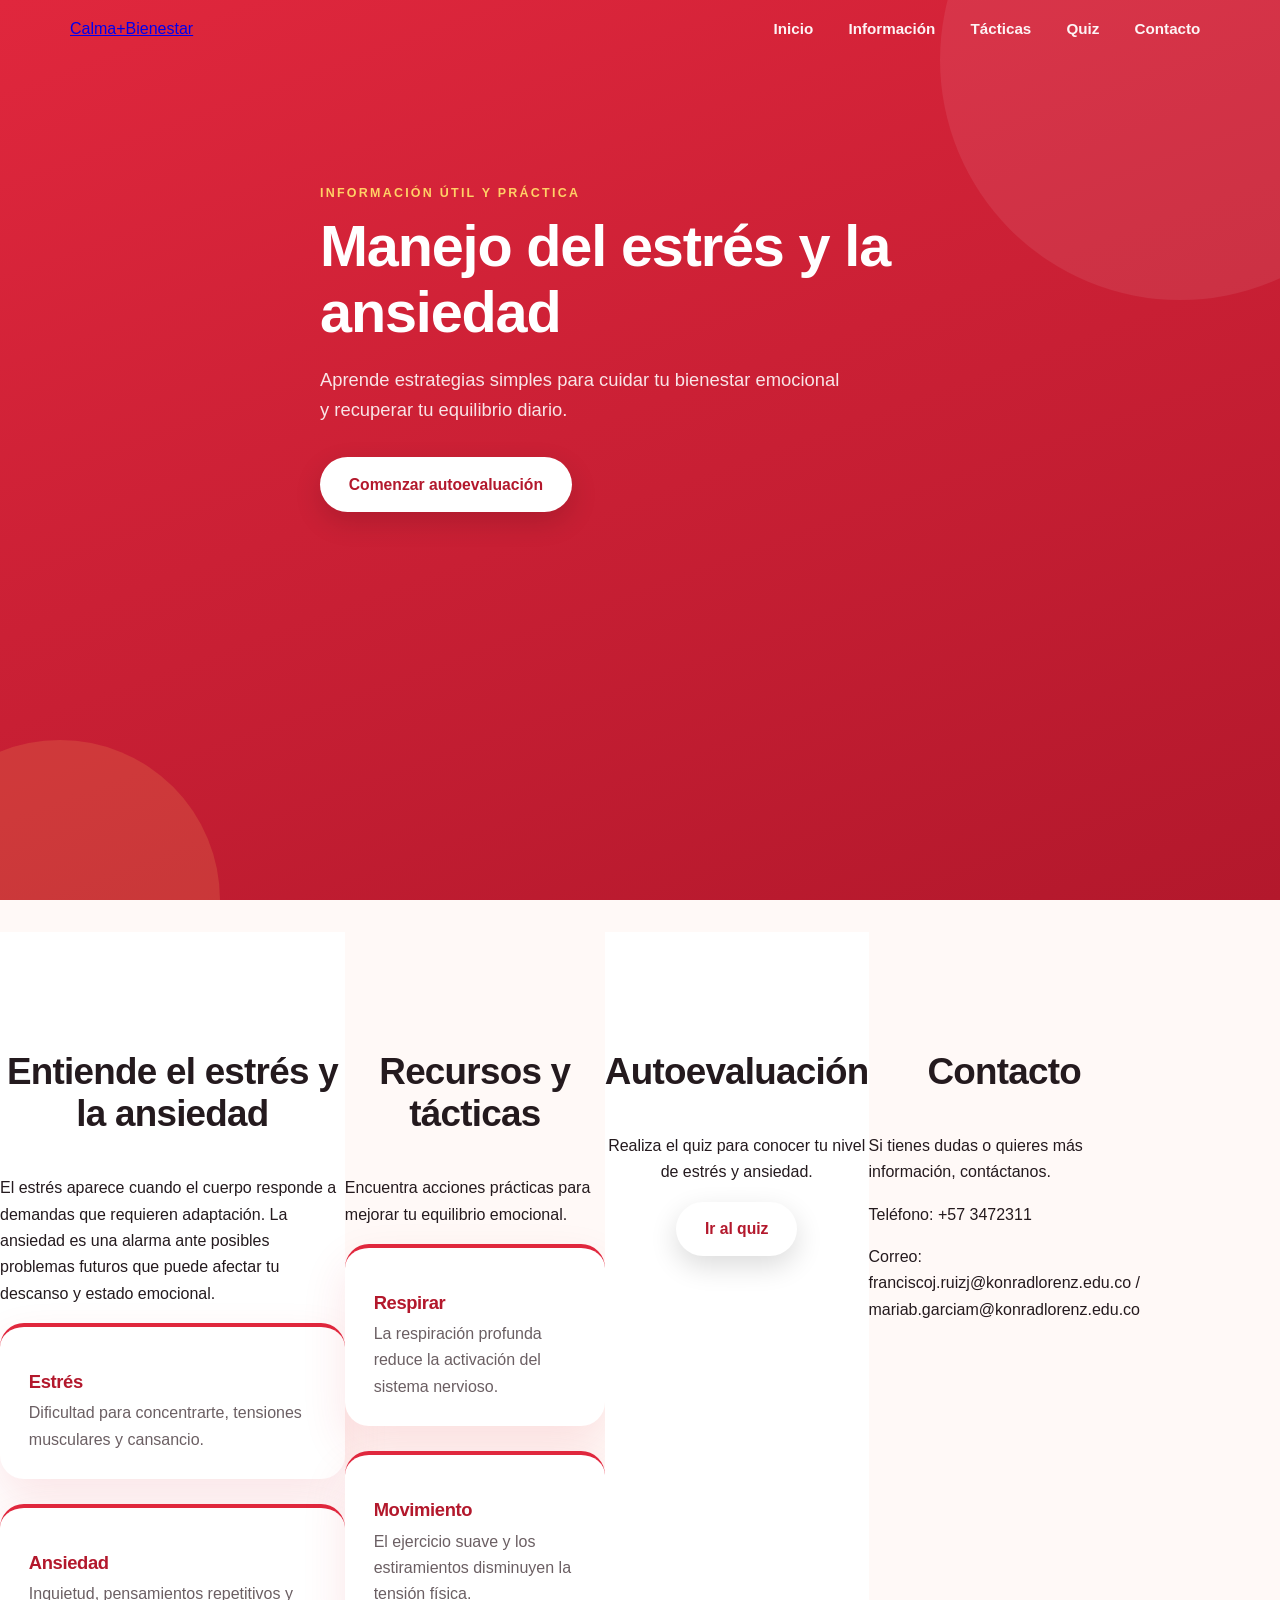
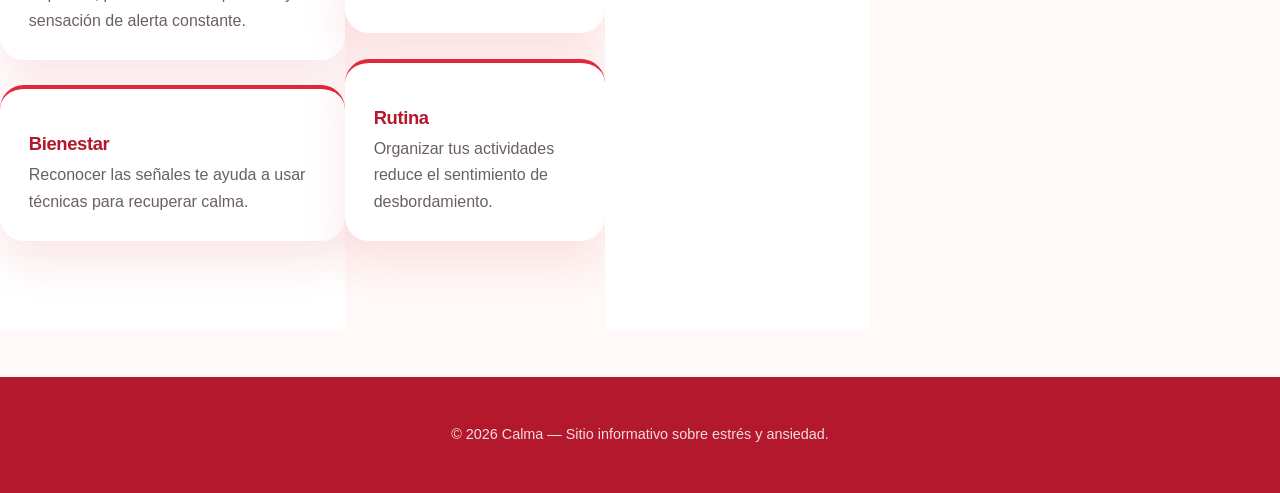
==== commit 39515c46: "fix: corregir errores y mejorar la interfaz Correcciones finales" ====
--- a/index.html
+++ b/index.html
@@ -16,10 +16,10 @@
       <button id="navToggle" class="nav-toggle" aria-label="Abrir menú">☰</button>
       <ul id="nav" class="nav-links">
         <li><a href="index.html">Inicio</a></li>
-        <li><a href="estres.html">Información</a></li>
-        <li><a href="tecnicas.html">Tácticas</a></li>
-        <li><a href="quiz.html">Quiz</a></li>
-        <li><a href="contacto.html">Contacto</a></li>
+        <li><a href="#informacion">Información</a></li>
+        <li><a href="#recursos">Tácticas</a></li>
+        <li><a href="#quiz">Quiz</a></li>
+        <li><a href="#contacto">Contacto</a></li>
       </ul>
     </nav>
 
@@ -31,9 +31,74 @@
           Aprende estrategias simples para cuidar tu bienestar emocional y
           recuperar tu equilibrio diario.
         </p>
-        <a href="#quiz" class="btn">Comenzar autoevaluación</a>
+        <a href="quiz.html" class="btn">Comenzar autoevaluación</a>
       </div>
     </section>
   </header>
+
+  <main class="main-content">
+    <section id="informacion" class="section alt">
+      <div class="section-inner">
+        <h2>Entiende el estrés y la ansiedad</h2>
+        <p>El estrés aparece cuando el cuerpo responde a demandas que requieren adaptación. La ansiedad es una alarma ante posibles problemas futuros que puede afectar tu descanso y estado emocional.</p>
+        <div class="grid">
+          <div class="card">
+            <h3>Estrés</h3>
+            <p>Dificultad para concentrarte, tensiones musculares y cansancio.</p>
+          </div>
+          <div class="card">
+            <h3>Ansiedad</h3>
+            <p>Inquietud, pensamientos repetitivos y sensación de alerta constante.</p>
+          </div>
+          <div class="card">
+            <h3>Bienestar</h3>
+            <p>Reconocer las señales te ayuda a usar técnicas para recuperar calma.</p>
+          </div>
+        </div>
+      </div>
+    </section>
+
+    <section id="recursos" class="section">
+      <div class="section-inner">
+        <h2>Recursos y tácticas</h2>
+        <p>Encuentra acciones prácticas para mejorar tu equilibrio emocional.</p>
+        <div class="grid">
+          <div class="card">
+            <h3>Respirar</h3>
+            <p>La respiración profunda reduce la activación del sistema nervioso.</p>
+          </div>
+          <div class="card">
+            <h3>Movimiento</h3>
+            <p>El ejercicio suave y los estiramientos disminuyen la tensión física.</p>
+          </div>
+          <div class="card">
+            <h3>Rutina</h3>
+            <p>Organizar tus actividades reduce el sentimiento de desbordamiento.</p>
+          </div>
+        </div>
+      </div>
+    </section>
+
+    <section id="quiz" class="section alt">
+      <div class="section-inner">
+        <h2>Autoevaluación</h2>
+        <p>Realiza el quiz para conocer tu nivel de estrés y ansiedad.</p>
+        <a href="quiz.html" class="btn">Ir al quiz</a>
+      </div>
+    </section>
+
+    <section id="contacto" class="section">
+      <div class="section-inner">
+        <h2>Contacto</h2>
+        <p>Si tienes dudas o quieres más información, contáctanos.</p>
+        <p>Teléfono: +57 3472311</p>
+        <p>Correo: franciscoj.ruizj@konradlorenz.edu.co / mariab.garciam@konradlorenz.edu.co</p>
+      </div>
+    </section>
+  </main>
+
+  <footer class="footer">
+    <p>&copy; 2026 Calma — Sitio informativo sobre estrés y ansiedad.</p>
+  </footer>
 </body>
 </html>
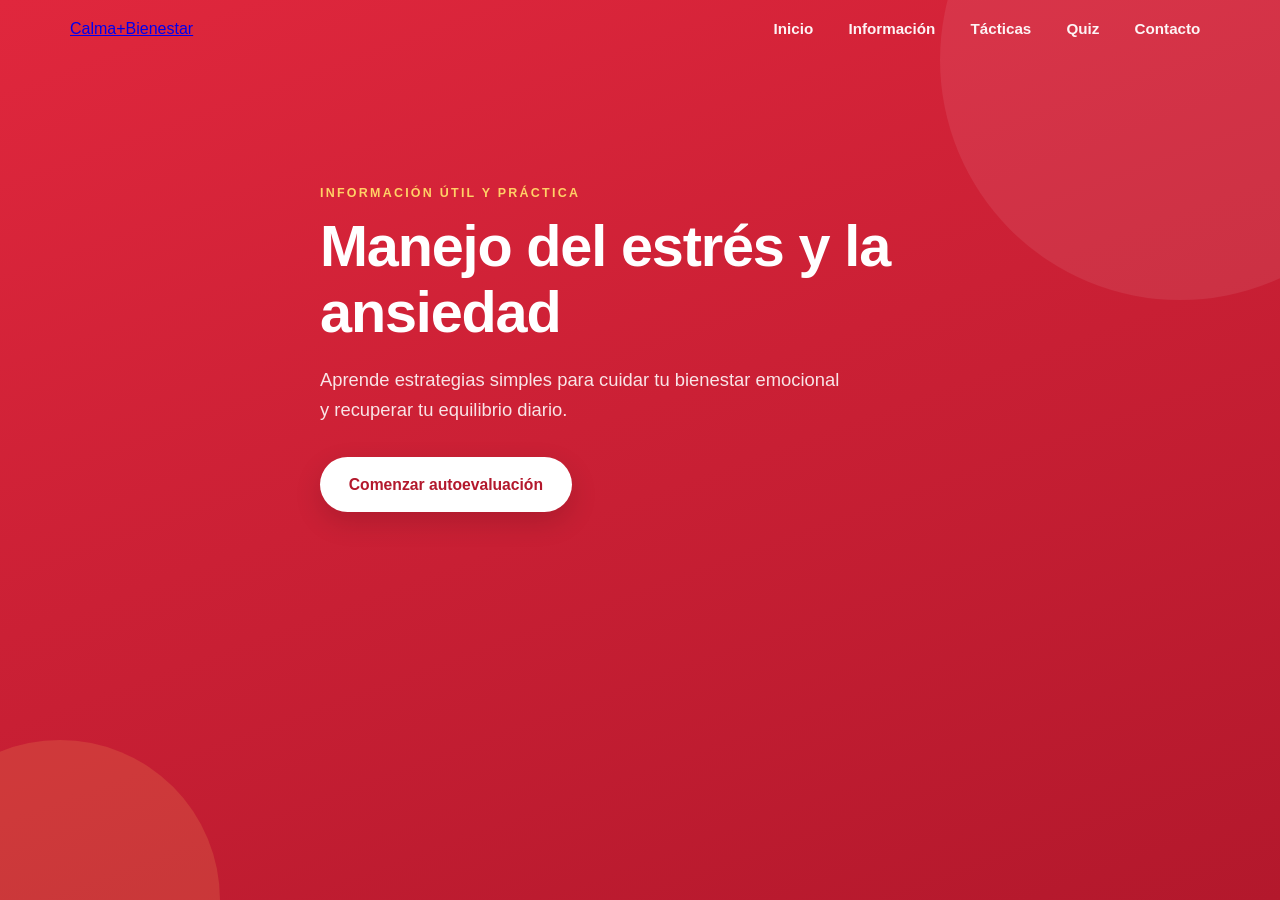
==== commit 125952f9: "Revert "fix: corregir errores y mejorar la interfaz Correcciones finales" This reverts commit 39515c" ====
--- a/index.html
+++ b/index.html
@@ -16,10 +16,10 @@
       <button id="navToggle" class="nav-toggle" aria-label="Abrir menú">☰</button>
       <ul id="nav" class="nav-links">
         <li><a href="index.html">Inicio</a></li>
-        <li><a href="#informacion">Información</a></li>
-        <li><a href="#recursos">Tácticas</a></li>
-        <li><a href="#quiz">Quiz</a></li>
-        <li><a href="#contacto">Contacto</a></li>
+        <li><a href="estres.html">Información</a></li>
+        <li><a href="tecnicas.html">Tácticas</a></li>
+        <li><a href="quiz.html">Quiz</a></li>
+        <li><a href="contacto.html">Contacto</a></li>
       </ul>
     </nav>
 
@@ -35,70 +35,5 @@
       </div>
     </section>
   </header>
-
-  <main class="main-content">
-    <section id="informacion" class="section alt">
-      <div class="section-inner">
-        <h2>Entiende el estrés y la ansiedad</h2>
-        <p>El estrés aparece cuando el cuerpo responde a demandas que requieren adaptación. La ansiedad es una alarma ante posibles problemas futuros que puede afectar tu descanso y estado emocional.</p>
-        <div class="grid">
-          <div class="card">
-            <h3>Estrés</h3>
-            <p>Dificultad para concentrarte, tensiones musculares y cansancio.</p>
-          </div>
-          <div class="card">
-            <h3>Ansiedad</h3>
-            <p>Inquietud, pensamientos repetitivos y sensación de alerta constante.</p>
-          </div>
-          <div class="card">
-            <h3>Bienestar</h3>
-            <p>Reconocer las señales te ayuda a usar técnicas para recuperar calma.</p>
-          </div>
-        </div>
-      </div>
-    </section>
-
-    <section id="recursos" class="section">
-      <div class="section-inner">
-        <h2>Recursos y tácticas</h2>
-        <p>Encuentra acciones prácticas para mejorar tu equilibrio emocional.</p>
-        <div class="grid">
-          <div class="card">
-            <h3>Respirar</h3>
-            <p>La respiración profunda reduce la activación del sistema nervioso.</p>
-          </div>
-          <div class="card">
-            <h3>Movimiento</h3>
-            <p>El ejercicio suave y los estiramientos disminuyen la tensión física.</p>
-          </div>
-          <div class="card">
-            <h3>Rutina</h3>
-            <p>Organizar tus actividades reduce el sentimiento de desbordamiento.</p>
-          </div>
-        </div>
-      </div>
-    </section>
-
-    <section id="quiz" class="section alt">
-      <div class="section-inner">
-        <h2>Autoevaluación</h2>
-        <p>Realiza el quiz para conocer tu nivel de estrés y ansiedad.</p>
-        <a href="quiz.html" class="btn">Ir al quiz</a>
-      </div>
-    </section>
-
-    <section id="contacto" class="section">
-      <div class="section-inner">
-        <h2>Contacto</h2>
-        <p>Si tienes dudas o quieres más información, contáctanos.</p>
-        <p>Teléfono: +57 3472311</p>
-        <p>Correo: franciscoj.ruizj@konradlorenz.edu.co / mariab.garciam@konradlorenz.edu.co</p>
-      </div>
-    </section>
-  </main>
-
-  <footer class="footer">
-    <p>&copy; 2026 Calma — Sitio informativo sobre estrés y ansiedad.</p>
-  </footer>
 </body>
 </html>
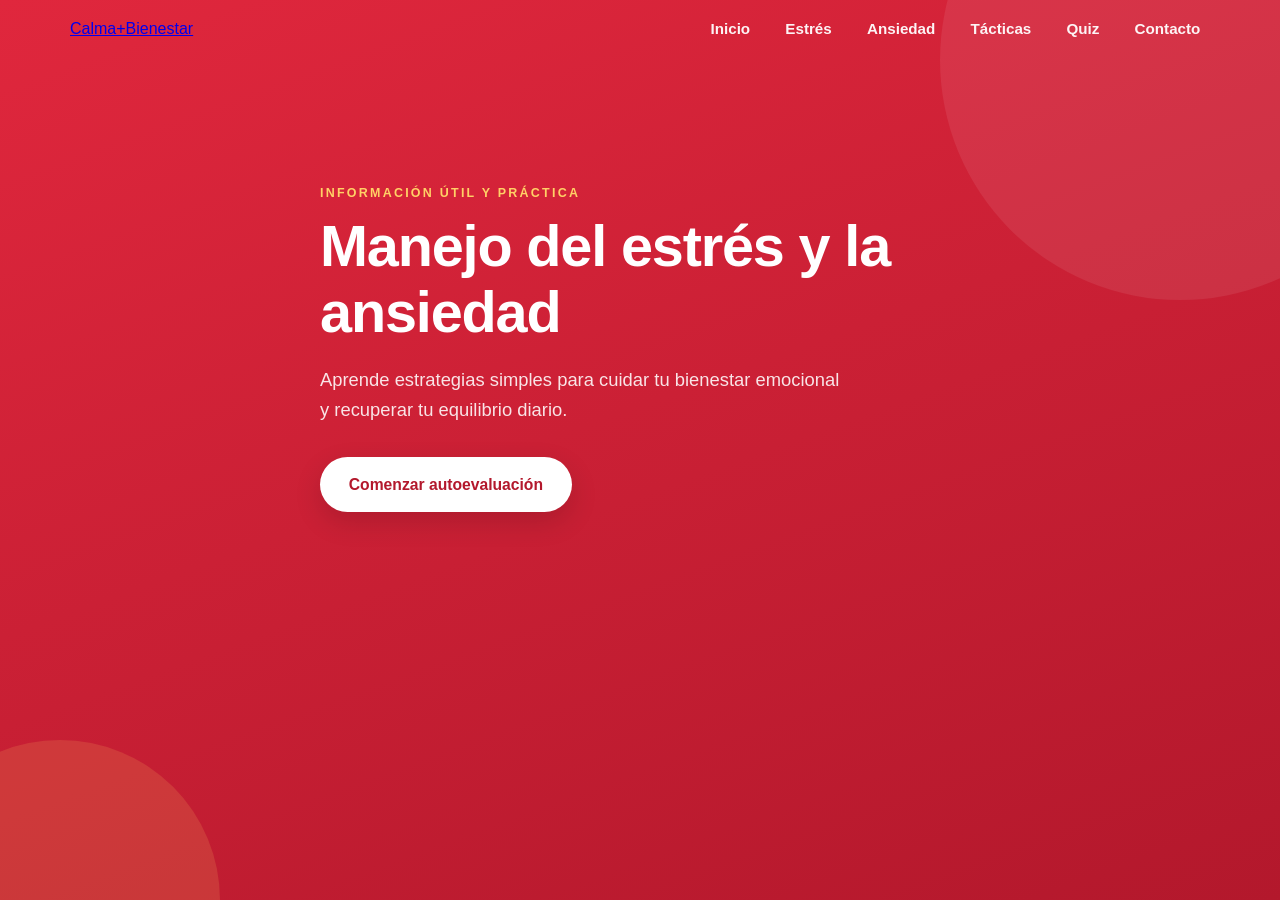
==== commit 5a676821: "fix: corregir errores y mejorar la interfaz Correcciones finales" ====
--- a/index.html
+++ b/index.html
@@ -16,7 +16,8 @@
       <button id="navToggle" class="nav-toggle" aria-label="Abrir menú">☰</button>
       <ul id="nav" class="nav-links">
         <li><a href="index.html">Inicio</a></li>
-        <li><a href="estres.html">Información</a></li>
+        <li><a href="estres.html">Estrés</a></li>
+        <li><a href="ansiedad.html">Ansiedad</a></li>
         <li><a href="tecnicas.html">Tácticas</a></li>
         <li><a href="quiz.html">Quiz</a></li>
         <li><a href="contacto.html">Contacto</a></li>
